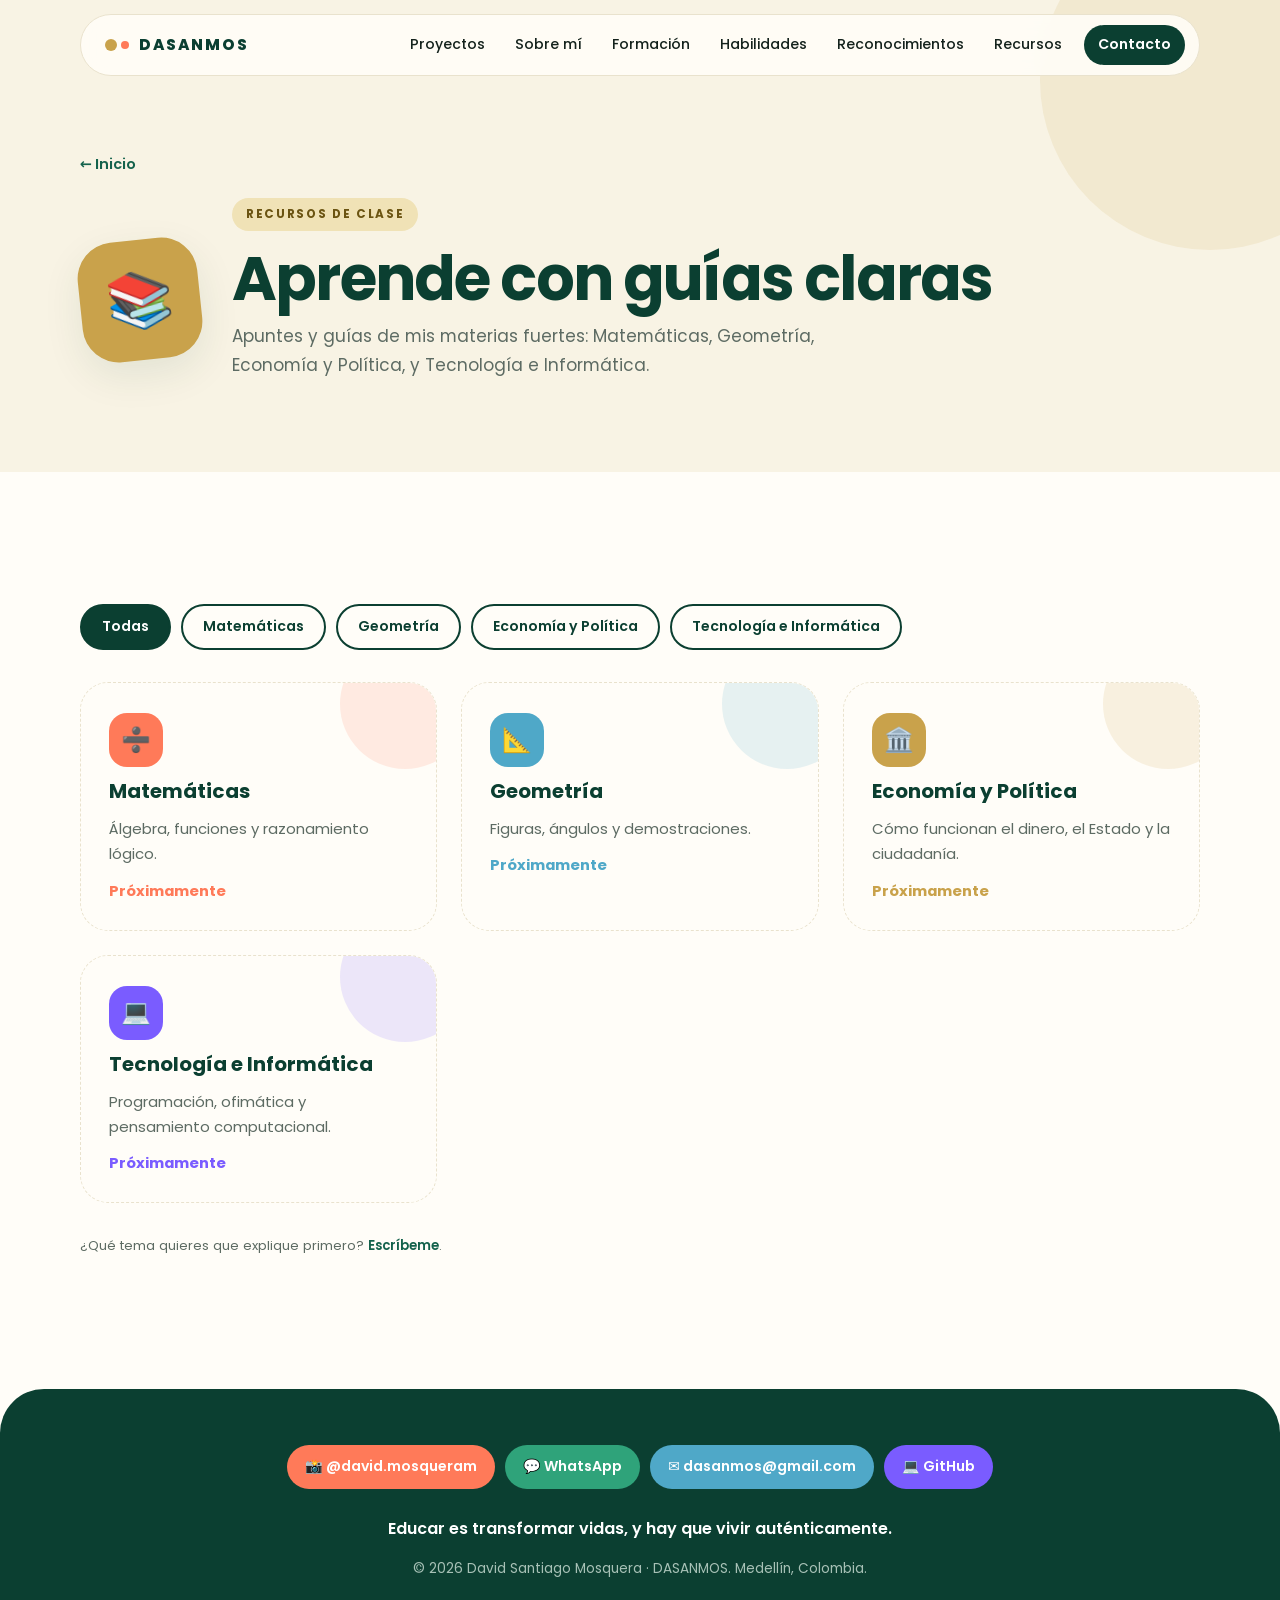
==== recursos.html @ cb939f87 "Rediseño del sitio: nuevo estilo, datos de la hoja de vida, contacto y páginas por proyecto - Nuevo " ====
<!DOCTYPE html>
<html lang="es">
<head>
  <meta charset="UTF-8">
  <meta name="viewport" content="width=device-width, initial-scale=1">
  <title>Recursos de clase · DASANMOS</title>
  <meta name="description" content="Apuntes y guías de Matemáticas, Geometría, Economía y Política, y Tecnología e Informática.">
  <meta property="og:title" content="Recursos de clase · DASANMOS">
  <meta property="og:description" content="Apuntes y guías de Matemáticas, Geometría, Economía y Política, y Tecnología e Informática.">
  <meta property="og:type" content="website">
  <meta property="og:image" content="https://dasanmos.github.io/images/santi.jpg">
  <link rel="icon" href="images/favicon.svg" type="image/svg+xml">
  <link rel="preconnect" href="https://fonts.googleapis.com">
  <link rel="preconnect" href="https://fonts.gstatic.com" crossorigin>
  <link href="https://fonts.googleapis.com/css2?family=Poppins:wght@400;500;600;700;800&display=swap" rel="stylesheet">
  <link rel="stylesheet" href="css/styles.css">
</head>
<body>
<header class="nav" id="nav">
  <a class="brand" href="index.html"><span class="dot"></span>DASANMOS</a>
  <button class="burger" id="burger" aria-label="Abrir menú" aria-expanded="false"><span></span><span></span><span></span></button>
  <nav class="menu" id="menu">
    <a href="index.html#proyectos">Proyectos</a>
    <a href="index.html#sobre-mi">Sobre mí</a>
    <a href="index.html#formacion">Formación</a>
    <a href="index.html#habilidades">Habilidades</a>
    <a href="index.html#reconocimientos">Reconocimientos</a>
    <a href="recursos.html">Recursos</a>
    <a class="cta" href="index.html#contacto">Contacto</a>
  </nav>
</header>
<main>
<section class="phero" style="--c:var(--gold)">
  <div class="wrap">
    <a class="back" href="index.html">← Inicio</a>
    <div class="ph-grid">
      <div class="big-ico">📚</div>
      <div>
        <span class="kicker">Recursos de clase</span>
        <h1>Aprende con guías claras</h1>
        <p class="lead">Apuntes y guías de mis materias fuertes: Matemáticas, Geometría, Economía y Política, y Tecnología e Informática.</p>
      </div>
    </div>
  </div>
</section>
<section class="section">
  <div class="wrap">
    <div class="filters" id="filters"></div>
    <div class="cards" id="grid"></div>
    <p class="hint" style="margin-top:32px">¿Qué tema quieres que explique primero? <a href="index.html#contacto" style="color:var(--green2);font-weight:600">Escríbeme</a>.</p>
  </div>
</section>
</main>
<footer class="footer">
  <div class="wrap">
    <div class="socials">
      <a class="pill" style="--c:var(--coral)" href="https://www.instagram.com/david.mosqueram/" target="_blank" rel="noopener">📸 @david.mosqueram</a>
      <a class="pill" style="--c:var(--leaf)" href="https://wa.me/@david.mosqueram" target="_blank" rel="noopener">💬 WhatsApp</a>
      <a class="pill" style="--c:var(--sky)" href="mailto:dasanmos@gmail.com">✉️ dasanmos@gmail.com</a>
      <a class="pill" style="--c:var(--violet)" href="https://github.com/dasanmos" target="_blank" rel="noopener">💻 GitHub</a>
    </div>
    <q>Educar es transformar vidas, y hay que vivir auténticamente.</q>
    <p>© <span id="year">2026</span> David Santiago Mosquera · DASANMOS. Medellín, Colombia.</p>
  </div>
</footer>
<script src="js/main.js"></script>
<script src="js/recursos-data.js"></script>
<script src="js/recursos.js"></script>
</body>
</html>
---- css/styles.css ----
/* DASANMOS · estilo: hoja de vida (verde, dorado, crema) + minimalista + juvenil */
:root{
  --green:#0b3f31; --green2:#14624c; --gold:#c9a24b; --goldsoft:#f0e2b6;
  --cream:#f8f3e4; --paper:#fffdf8; --ink:#14221c; --muted:#5d6b63;
  --sky:#4fa8c8; --coral:#ff7a59; --violet:#7a5cff; --rose:#e8588d; --leaf:#2fa37a;
  --line:#e9e2cd; --r:28px; --shadow:0 14px 40px rgba(11,63,49,.09);
}
*{box-sizing:border-box;margin:0;padding:0}
html{scroll-behavior:smooth;scroll-padding-top:90px}
body{font-family:'Poppins',system-ui,sans-serif;background:var(--paper);color:var(--ink);line-height:1.7;-webkit-font-smoothing:antialiased;overflow-x:hidden}
a{color:inherit;text-decoration:none}
img{max-width:100%;display:block}
ul{list-style:none}
.wrap{width:min(1120px,90%);margin:0 auto}
.narrow{width:min(860px,90%)}

/* NAV (píldora flotante) */
.nav{position:fixed;top:14px;left:50%;transform:translateX(-50%);width:min(1120px,94%);height:62px;z-index:50;display:flex;align-items:center;justify-content:space-between;padding:0 14px 0 24px;border-radius:999px;background:rgba(255,253,248,.88);backdrop-filter:blur(14px);border:1px solid var(--line);transition:box-shadow .3s}
.nav.scrolled{box-shadow:var(--shadow)}
.brand{font-weight:800;letter-spacing:.14em;font-size:.95rem;display:flex;align-items:center;gap:10px;color:var(--green)}
.brand .dot{width:12px;height:12px;border-radius:50%;background:var(--gold);box-shadow:14px 0 0 -2px var(--coral)}
.brand .dot{margin-right:12px}
.menu{display:flex;gap:2px;align-items:center}
.menu a{padding:8px 14px;border-radius:999px;font-size:.88rem;font-weight:500;color:var(--ink);transition:.2s}
.menu a:hover{background:var(--cream)}
.menu a.cta{background:var(--green);color:#fff;font-weight:600;margin-left:6px}
.menu a.cta:hover{background:var(--green2)}
.burger{display:none;background:none;border:0;cursor:pointer;width:44px;height:44px;flex-direction:column;gap:5px;align-items:center;justify-content:center}
.burger span{width:22px;height:2px;background:var(--green);border-radius:2px}

/* BOTONES */
.btn{display:inline-flex;align-items:center;gap:8px;padding:14px 28px;border-radius:999px;background:var(--green);color:#fff;font:inherit;font-weight:600;border:2px solid var(--green);cursor:pointer;transition:.25s}
.btn:hover{background:var(--green2);border-color:var(--green2);transform:translateY(-3px)}
.btn.ghost{background:transparent;color:var(--green)}
.btn.ghost:hover{background:var(--green);color:#fff}
.btn.gold{background:var(--gold);border-color:var(--gold);color:var(--green)}
.btn.gold:hover{background:#d9b45e;border-color:#d9b45e}

/* HERO */
.hero{padding:140px 0 90px;position:relative;overflow:hidden;background:var(--cream)}
.hero::before,.hero::after{content:"";position:absolute;border-radius:50%;z-index:0}
.hero::before{width:380px;height:380px;background:var(--goldsoft);top:-120px;left:-120px}
.hero::after{width:260px;height:260px;background:#d8efe4;bottom:-90px;right:30%}
.hero-grid{position:relative;z-index:1;display:grid;grid-template-columns:1.15fr .85fr;gap:56px;align-items:center}
.eyebrow{display:inline-block;background:#fff;border:1px solid var(--line);border-radius:999px;padding:7px 16px;font-size:.8rem;font-weight:600;color:var(--green2);margin-bottom:22px}
.slides{display:grid}
.slide{grid-area:1/1;opacity:0;visibility:hidden;transform:translateY(16px);transition:opacity .7s,transform .7s,visibility .7s}
.slide.active{opacity:1;visibility:visible;transform:none}
.slide h1{font-size:clamp(2.4rem,5.6vw,4.4rem);line-height:1.05;font-weight:800;letter-spacing:-.035em;color:var(--green);margin-bottom:20px}
.hl{background:linear-gradient(transparent 62%,var(--goldsoft) 0)}
.slide p{font-size:1.1rem;color:var(--muted);max-width:50ch;margin-bottom:28px}
.cui{display:flex;align-items:center;gap:14px;margin:30px 0 26px}
.arrow{width:42px;height:42px;border-radius:50%;border:2px solid var(--green);background:transparent;color:var(--green);cursor:pointer;font-size:.95rem;transition:.2s}
.arrow:hover{background:var(--green);color:#fff}
.dots{display:flex;gap:8px}
.dots button{width:10px;height:10px;border-radius:50%;border:0;background:#cfc7ad;cursor:pointer;transition:.25s}
.dots button.on{background:var(--coral);width:28px;border-radius:99px}
.socials{display:flex;flex-wrap:wrap;gap:10px}
.pill{display:inline-flex;align-items:center;gap:8px;padding:10px 18px;border-radius:999px;background:var(--c,var(--green));color:#fff;font-size:.88rem;font-weight:600;transition:.25s}
.pill:hover{transform:translateY(-3px) rotate(-1.5deg)}
.hero-photo{position:relative;max-width:420px;margin-inline:auto;width:100%}
.hero-photo::before{content:"";position:absolute;inset:-4% 6% 8% -6%;background:var(--coral);border-radius:46% 54% 50% 50%/55% 45% 55% 45%;transform:rotate(-8deg)}
.hero-photo::after{content:"";position:absolute;width:90px;height:90px;border-radius:50%;background:var(--sky);top:-18px;right:-10px}
.hero-photo img{position:relative;z-index:1;width:100%;aspect-ratio:1;object-fit:cover;object-position:center 22%;border-radius:44% 56% 52% 48%/50% 46% 54% 50%;border:6px solid var(--gold);background:#fff}
.sticker{position:absolute;z-index:2;right:-8px;bottom:22px;background:var(--gold);color:var(--green);padding:10px 20px;border-radius:999px;font-weight:700;font-size:.85rem;transform:rotate(-6deg);box-shadow:var(--shadow)}

/* CIFRAS */
.strip{display:grid;grid-template-columns:repeat(5,1fr);gap:16px;margin-top:-44px;position:relative;z-index:3}
.strip div{background:#fff;border:1px solid var(--line);border-radius:24px;padding:22px 12px;text-align:center;box-shadow:var(--shadow)}
.strip b{display:block;font-size:2.2rem;font-weight:800;line-height:1.1;color:var(--c,var(--green2))}
.strip span{font-size:.8rem;color:var(--muted);line-height:1.3;display:block;margin-top:6px}

/* SECCIONES */
.section{padding:clamp(72px,11vw,132px) 0}
.soft{background:var(--cream)}
.kicker{display:inline-block;background:var(--goldsoft);color:#6b5412;font-weight:700;font-size:.74rem;letter-spacing:.14em;text-transform:uppercase;padding:6px 14px;border-radius:999px;margin-bottom:16px}
.title{font-size:clamp(2rem,4.6vw,3.4rem);line-height:1.1;font-weight:800;letter-spacing:-.03em;color:var(--green);margin-bottom:16px;max-width:20ch}
.lead{color:var(--muted);max-width:60ch;font-size:1.06rem;margin-bottom:48px}
.sub{font-size:1.15rem;font-weight:700;color:var(--green);margin:36px 0 14px}

/* TARJETAS */
.cards{display:grid;grid-template-columns:repeat(auto-fill,minmax(300px,1fr));gap:24px}
.card{--c:var(--green2);position:relative;background:#fff;border:1px solid var(--line);border-radius:var(--r);padding:30px 28px 26px;overflow:hidden;display:flex;flex-direction:column;gap:12px;box-shadow:var(--shadow);transition:transform .3s}
.card::before{content:"";position:absolute;width:130px;height:130px;border-radius:50%;background:var(--c);opacity:.14;top:-44px;right:-34px;transition:transform .4s}
.card:hover{transform:translateY(-8px) rotate(-.6deg)}
.card:hover::before{transform:scale(1.6)}
.ico{position:relative;width:54px;height:54px;border-radius:18px;background:var(--c);display:grid;place-items:center;font-size:1.5rem}
.card h3{font-size:1.25rem;line-height:1.25;color:var(--green);position:relative}
.card p{color:var(--muted);font-size:.93rem;position:relative}
.stack{display:flex;flex-wrap:wrap;gap:6px;margin-top:auto;padding-top:6px;position:relative}
.stack span{background:var(--cream);border-radius:999px;font-size:.74rem;font-weight:600;padding:3px 12px;color:var(--green)}
.more{font-weight:700;color:var(--c);font-size:.92rem;position:relative}
.card.star{grid-column:1/-1;background:var(--green);color:#fff;flex-direction:row;gap:32px;align-items:center;padding:38px}
.card.star::before{background:var(--gold);opacity:.22;width:300px;height:300px;top:-110px;right:-80px}
.card.star h3{color:#fff;font-size:1.8rem}
.card.star p{color:#cfe2d8;font-size:1rem}
.card.star .stack span{background:rgba(255,255,255,.14);color:#fff}
.card.star .more{color:var(--gold)}
.card.star .body{display:flex;flex-direction:column;gap:12px;position:relative}
.tagstar{align-self:flex-start;background:var(--gold);color:var(--green);font-weight:800;font-size:.7rem;letter-spacing:.1em;text-transform:uppercase;padding:4px 12px;border-radius:999px}

/* SOBRE MI */
.about{display:grid;grid-template-columns:1.2fr .8fr;gap:48px;align-items:start}
.about p{color:var(--muted);margin-bottom:16px}
.quote{background:var(--green);color:#fff;border-radius:var(--r);padding:30px;font-size:1.15rem;font-weight:600;line-height:1.45;position:relative}
.quote small{display:block;margin-top:12px;font-size:.8rem;font-weight:400;color:var(--goldsoft)}
.facts{display:grid;gap:12px;margin-top:20px}
.fact{background:#fff;border:1px solid var(--line);border-radius:20px;padding:14px 18px}
.fact b{display:block;font-size:.72rem;letter-spacing:.12em;text-transform:uppercase;color:var(--gold)}
.fact span{font-size:.95rem}
.chips{display:flex;flex-wrap:wrap;gap:8px}
.chips span,.chips a{background:#fff;border:1px solid var(--line);padding:6px 15px;border-radius:999px;font-size:.84rem;font-weight:500}
.chips a:hover{background:var(--green);color:#fff}
.chips.g span{background:var(--green2);color:#fff;border:0}
.chips.y span{background:var(--gold);color:var(--green);border:0;font-weight:600}

/* FORMACION / EXPERIENCIA */
.two{display:grid;grid-template-columns:1fr 1fr;gap:36px}
.col h3{font-size:1.35rem;color:var(--green);margin-bottom:18px}
.item{display:grid;grid-template-columns:14px 1fr;gap:16px;background:#fff;border:1px solid var(--line);border-radius:22px;padding:18px 22px;margin-bottom:14px;transition:.25s}
.item:hover{transform:translateX(6px)}
.item i{width:14px;height:14px;border-radius:50%;background:var(--c,var(--green2));margin-top:7px}
.item b{display:block;color:var(--green);line-height:1.35}
.item span{display:block;font-size:.88rem;color:var(--muted)}
.item em{font-style:normal;display:inline-block;margin-top:6px;font-size:.76rem;font-weight:700;background:var(--goldsoft);color:#6b5412;border-radius:99px;padding:2px 12px}

/* GRAFICOS */
.charts{display:grid;grid-template-columns:1.3fr 1fr;gap:28px;align-items:start}
.chartbox{background:#fff;border:1px solid var(--line);border-radius:var(--r);padding:28px}
.chartbox h3{font-size:1.05rem;color:var(--green);margin-bottom:6px}
.bar{display:grid;grid-template-columns:minmax(110px,200px) 1fr 34px;gap:12px;align-items:center;font-size:.84rem;margin:11px 0}
.track{height:14px;background:var(--cream);border-radius:99px;overflow:hidden}
.track i{display:block;height:100%;width:0;background:var(--c,var(--green2));border-radius:99px;transition:width 1.2s cubic-bezier(.2,.8,.2,1)}
.chartbox.in .track i{width:calc(var(--v)*1%)}
.bar b{text-align:right;color:var(--muted);font-weight:600}
.legend{display:flex;flex-wrap:wrap;gap:16px;margin-top:18px;font-size:.78rem;color:var(--muted)}
.legend i{display:inline-block;width:11px;height:11px;border-radius:50%;margin-right:6px;vertical-align:-1px}
.donut{display:grid;place-items:center;position:relative;margin:10px auto}
.donut svg{width:190px;height:190px;transform:rotate(-90deg)}
.donut circle{fill:none;stroke-width:5.2}
.donut .c{position:absolute;text-align:center;line-height:1.15}
.donut .c b{font-size:2.2rem;font-weight:800;color:var(--green)}
.donut .c span{display:block;font-size:.72rem;color:var(--muted)}

/* TRAYECTORIA */
.steps{display:grid;grid-template-columns:repeat(auto-fit,minmax(190px,1fr));gap:18px}
.step{--c:var(--green2);background:#fff;border:1px solid var(--line);border-radius:24px;padding:22px}
.step .n{width:38px;height:38px;border-radius:50%;background:var(--c);color:#fff;display:grid;place-items:center;font-weight:700;margin-bottom:12px}
.step b{display:block;color:var(--green);line-height:1.3;margin-bottom:4px}
.step span{font-size:.85rem;color:var(--muted)}

/* RECONOCIMIENTOS */
.recs{display:grid;grid-template-columns:repeat(auto-fit,minmax(240px,1fr));gap:20px}
.rec{--c:var(--gold);background:#fff;border:1px solid var(--line);border-radius:var(--r);padding:28px;position:relative;overflow:hidden}
.rec .e{font-size:2rem;display:block;margin-bottom:10px}
.rec p{font-weight:600;color:var(--green);line-height:1.45}
.rec::after{content:"";position:absolute;left:0;bottom:0;height:6px;width:100%;background:var(--c)}

/* CTA RECURSOS */
.cta-box{background:var(--green);color:#fff;border-radius:40px;padding:clamp(32px,6vw,64px);display:grid;grid-template-columns:1.3fr 1fr;gap:28px;align-items:center;position:relative;overflow:hidden}
.cta-box::before{content:"";position:absolute;width:260px;height:260px;border-radius:50%;background:var(--gold);opacity:.2;right:-70px;top:-90px}
.cta-box h2{font-size:clamp(1.8rem,4vw,2.8rem);line-height:1.1;letter-spacing:-.02em;margin-bottom:12px}
.cta-box p{color:#cfe2d8}
.cta-box .chips{position:relative}
.cta-box .chips a{background:rgba(255,255,255,.12);border-color:rgba(255,255,255,.25);color:#fff}
.cta-box .chips a:hover{background:var(--gold);color:var(--green)}

/* CONTACTO */
.contact{display:grid;grid-template-columns:1fr 1.2fr;gap:40px;align-items:start}
.contact .socials{flex-direction:column;align-items:flex-start;margin-top:22px}
.contact .pill{font-size:.95rem;padding:12px 22px}
form{display:grid;gap:16px;background:#fff;border:1px solid var(--line);border-radius:var(--r);padding:30px;box-shadow:var(--shadow)}
label{display:grid;gap:6px;font-weight:600;font-size:.88rem;color:var(--green)}
input,textarea{font:inherit;font-weight:400;color:var(--ink);padding:13px 16px;border-radius:18px;border:1.5px solid var(--line);background:var(--paper)}
input:focus,textarea:focus{outline:0;border-color:var(--green2);box-shadow:0 0 0 4px rgba(20,98,76,.14)}
.hp{position:absolute;left:-9999px}
.hint{font-size:.82rem;color:var(--muted)}
.status{font-size:.9rem;font-weight:600;color:var(--green2)}
.status.err{color:#c2412d}

/* PAGINAS DE PROYECTO / RECURSOS */
.phero{--c:var(--green2);padding:150px 0 70px;background:var(--cream);position:relative;overflow:hidden}
.phero::after{content:"";position:absolute;width:340px;height:340px;border-radius:50%;background:var(--c);opacity:.13;right:-100px;top:-90px}
.back{display:inline-block;font-weight:600;font-size:.9rem;color:var(--green2);margin-bottom:22px}
.back:hover{text-decoration:underline}
.ph-grid{display:grid;grid-template-columns:auto 1fr;gap:32px;align-items:center;position:relative;z-index:1}
.big-ico{width:120px;height:120px;border-radius:36px;background:var(--c);display:grid;place-items:center;font-size:3.4rem;transform:rotate(-6deg);box-shadow:var(--shadow)}
.phero h1{font-size:clamp(2.2rem,5vw,3.8rem);line-height:1.05;letter-spacing:-.03em;color:var(--green);margin-bottom:12px}
.phero .lead{margin-bottom:22px}
.psec{margin-bottom:44px}
.psec h2{font-size:1.5rem;color:var(--green);margin-bottom:16px}
.psec p{color:var(--muted);margin-bottom:12px}
.psec ul.ls{display:grid;gap:10px}
.psec ul.ls li{position:relative;padding-left:30px;color:var(--muted)}
.psec ul.ls li::before{content:"";position:absolute;left:0;top:.55em;width:14px;height:14px;border-radius:50%;background:var(--c,var(--green2));opacity:.85}
.psec ul.ls strong{color:var(--ink)}
.status-box{background:#fff;border:1px solid var(--line);border-left:6px solid var(--c,var(--green2));border-radius:20px;padding:18px 22px;margin-bottom:36px}
.status-box b{color:var(--green)}
.shots{display:grid;grid-template-columns:repeat(3,1fr);gap:16px;margin-bottom:44px}
.shots img{border-radius:20px;border:1px solid var(--line);box-shadow:var(--shadow);width:100%;aspect-ratio:4/3;object-fit:cover;background:#fff}
.pstats{display:grid;grid-template-columns:repeat(6,1fr);gap:12px;margin-bottom:44px}
.pstats div{background:#fff;border:1px solid var(--line);border-radius:20px;padding:16px 8px;text-align:center}
.pstats b{display:block;font-size:1.8rem;color:var(--c,var(--green2));font-weight:800;line-height:1.1}
.pstats span{font-size:.72rem;color:var(--muted);line-height:1.3;display:block;margin-top:4px}
.twol{display:grid;grid-template-columns:1fr 1fr;gap:28px}
.table-wrap{overflow-x:auto;border-radius:22px;border:1px solid var(--line);background:#fff}
table{width:100%;border-collapse:collapse;min-width:560px}
th,td{padding:14px 18px;text-align:left;border-bottom:1px solid var(--line);font-size:.9rem;vertical-align:top}
th{background:var(--green);color:#fff}
tr:last-child td{border-bottom:0}
code{background:var(--cream);padding:.1em .45em;border-radius:6px;font-size:.88em}
.filters{display:flex;flex-wrap:wrap;gap:10px;margin-bottom:32px}
.filters button{font:inherit;font-weight:600;font-size:.88rem;padding:9px 20px;border-radius:999px;border:2px solid var(--green);background:transparent;color:var(--green);cursor:pointer;transition:.2s}
.filters button.on,.filters button:hover{background:var(--green);color:#fff}
.soon{border-style:dashed;background:transparent;box-shadow:none}
.soon:hover{transform:none}

/* FOOTER */
.footer{background:var(--green);color:#cfe2d8;border-radius:44px 44px 0 0;padding:56px 0 38px;text-align:center;margin-top:0}
.footer .socials{justify-content:center;margin-bottom:26px}
.footer q{display:block;font-weight:600;color:#fff;margin-bottom:14px;quotes:none}
.footer p{font-size:.85rem;opacity:.8}

/* ANIMACION */
.reveal{opacity:0;transform:translateY(28px);transition:opacity .7s,transform .7s}
.reveal.in{opacity:1;transform:none}
@media (prefers-reduced-motion:reduce){
  *{animation:none!important;transition:none!important;scroll-behavior:auto!important}
  .reveal{opacity:1;transform:none}
  .track i{width:calc(var(--v)*1%)}
}

/* RESPONSIVE */
@media (max-width:960px){
  .hero-grid{grid-template-columns:1fr;gap:40px}
  .hero-photo{max-width:320px;order:-1}
  .strip{grid-template-columns:repeat(2,1fr);margin-top:-30px}
  .about,.two,.charts,.contact,.cta-box,.twol{grid-template-columns:1fr}
  .card.star{flex-direction:column;align-items:flex-start}
  .pstats{grid-template-columns:repeat(3,1fr)}
}
@media (max-width:760px){
  .burger{display:flex}
  .menu{position:absolute;top:70px;left:0;right:0;background:#fff;border:1px solid var(--line);border-radius:28px;flex-direction:column;align-items:stretch;padding:12px;box-shadow:var(--shadow);transform:translateY(-12px) scale(.98);opacity:0;visibility:hidden;transition:.25s}
  .menu.open{transform:none;opacity:1;visibility:visible}
  .menu a{padding:13px 16px}
  .menu a.cta{margin:6px 0 0;text-align:center}
  .ph-grid{grid-template-columns:1fr}
  .big-ico{width:92px;height:92px;font-size:2.6rem}
  .shots{grid-template-columns:1fr}
  .bar{grid-template-columns:1fr 34px}
  .bar>span{grid-column:1/-1}
  .arrow{width:38px;height:38px}
}
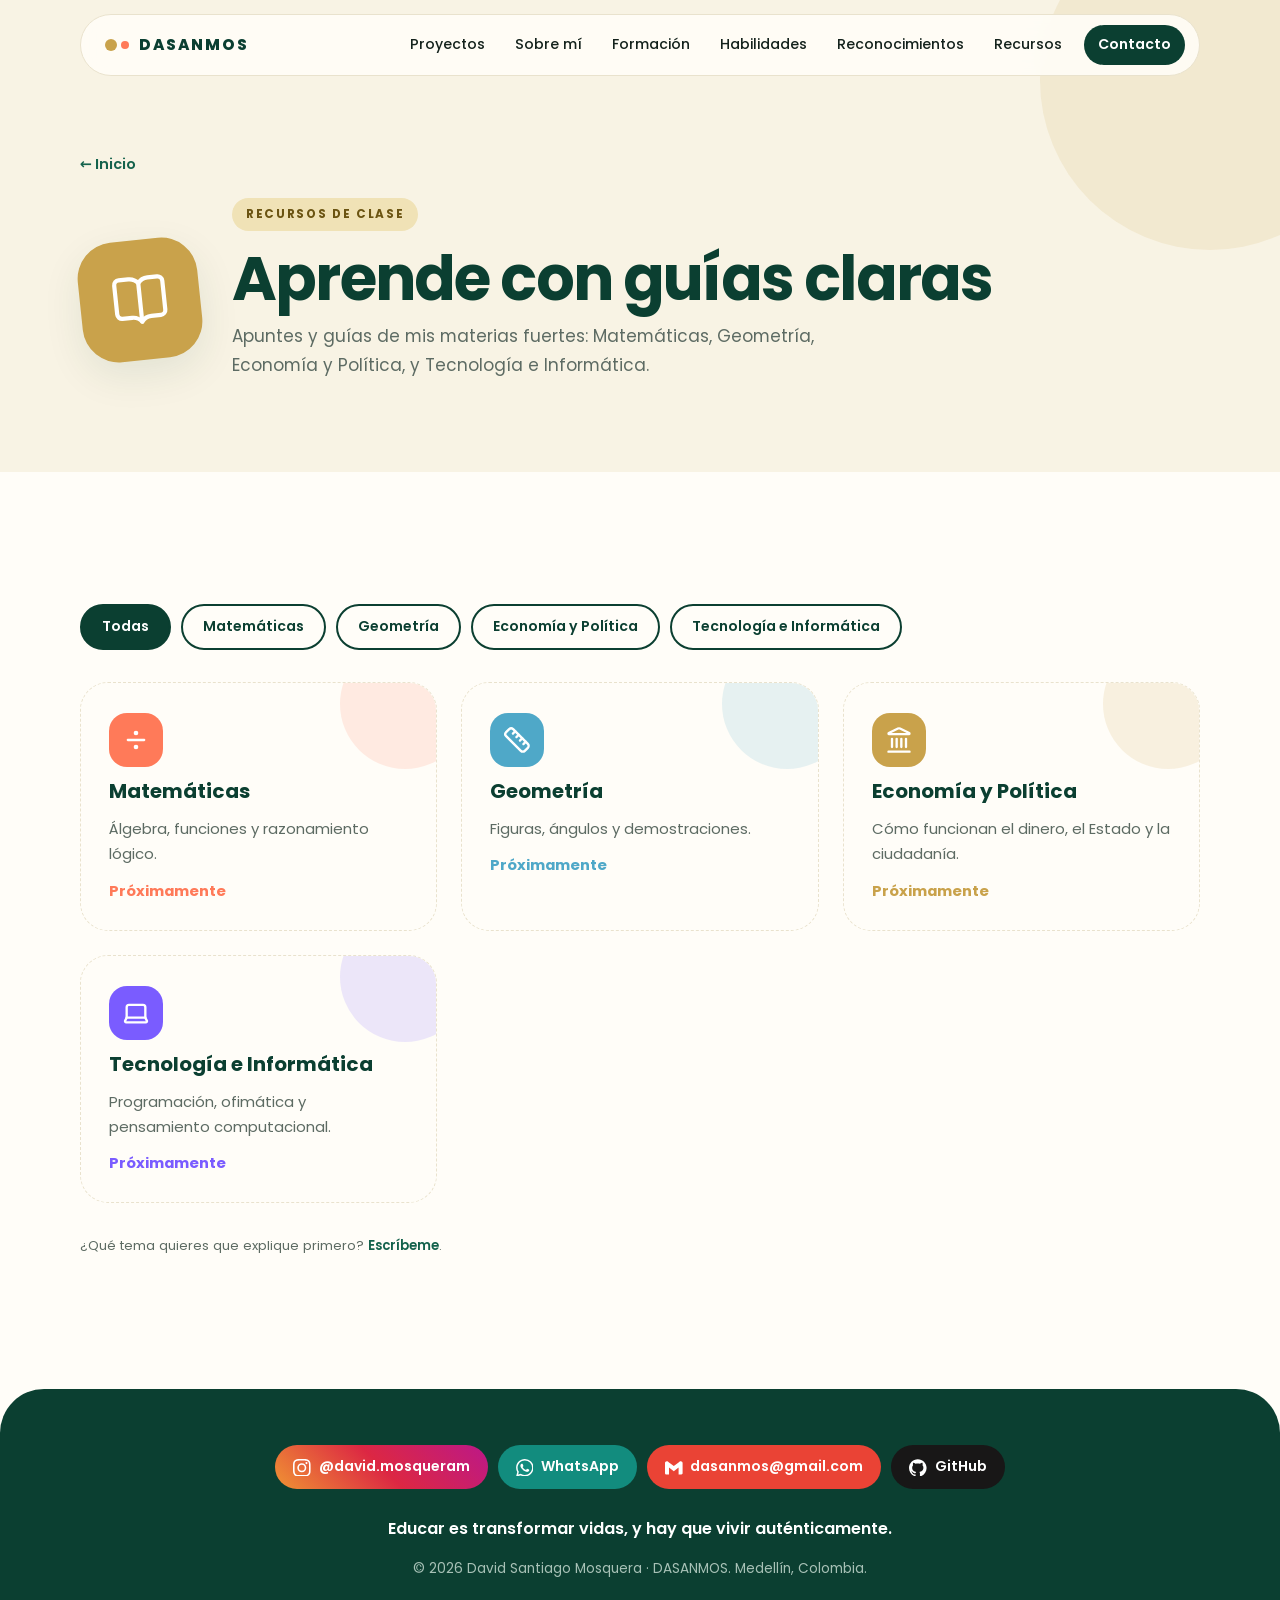
==== commit cbb70573: "Iconos reales: logos de marca y iconos de línea en todo el sitio - Logos de tecnologías (PHP, MySQL," ====
--- a/recursos.html
+++ b/recursos.html
@@ -34,7 +34,7 @@
   <div class="wrap">
     <a class="back" href="index.html">← Inicio</a>
     <div class="ph-grid">
-      <div class="big-ico">📚</div>
+      <div class="big-ico"><svg class="i" viewBox="0 0 24 24" fill="none" stroke="currentColor" stroke-width="2" stroke-linecap="round" stroke-linejoin="round" aria-hidden="true"><path d="M12 5v16" /> <path d="M20.001 19A2 2 0 0022 17V5a2 2 0 00-1.999-2L16 3.002A5 5 0 0012 5a5 5 0 00-4-2H4a2 2 0 00-2 2v12a2 2 0 001.999 2H8a5 5 0 014 2 5 5 0 014-2z" /></svg></div>
       <div>
         <span class="kicker">Recursos de clase</span>
         <h1>Aprende con guías claras</h1>
@@ -54,10 +54,10 @@
 <footer class="footer">
   <div class="wrap">
     <div class="socials">
-      <a class="pill" style="--c:var(--coral)" href="https://www.instagram.com/david.mosqueram/" target="_blank" rel="noopener">📸 @david.mosqueram</a>
-      <a class="pill" style="--c:var(--leaf)" href="https://wa.me/@david.mosqueram" target="_blank" rel="noopener">💬 WhatsApp</a>
-      <a class="pill" style="--c:var(--sky)" href="mailto:dasanmos@gmail.com">✉️ dasanmos@gmail.com</a>
-      <a class="pill" style="--c:var(--violet)" href="https://github.com/dasanmos" target="_blank" rel="noopener">💻 GitHub</a>
+      <a class="pill" style="--c:linear-gradient(45deg,#f09433,#dc2743,#bc1888)" href="https://www.instagram.com/david.mosqueram/" target="_blank" rel="noopener"><svg class="i" viewBox="0 0 24 24" fill="currentColor" aria-hidden="true"><path d="M7.0301.084c-1.2768.0602-2.1487.264-2.911.5634-.7888.3075-1.4575.72-2.1228 1.3877-.6652.6677-1.075 1.3368-1.3802 2.127-.2954.7638-.4956 1.6365-.552 2.914-.0564 1.2775-.0689 1.6882-.0626 4.947.0062 3.2586.0206 3.6671.0825 4.9473.061 1.2765.264 2.1482.5635 2.9107.308.7889.72 1.4573 1.388 2.1228.6679.6655 1.3365 1.0743 2.1285 1.38.7632.295 1.6361.4961 2.9134.552 1.2773.056 1.6884.069 4.9462.0627 3.2578-.0062 3.668-.0207 4.9478-.0814 1.28-.0607 2.147-.2652 2.9098-.5633.7889-.3086 1.4578-.72 2.1228-1.3881.665-.6682 1.0745-1.3378 1.3795-2.1284.2957-.7632.4966-1.636.552-2.9124.056-1.2809.0692-1.6898.063-4.948-.0063-3.2583-.021-3.6668-.0817-4.9465-.0607-1.2797-.264-2.1487-.5633-2.9117-.3084-.7889-.72-1.4568-1.3876-2.1228C21.2982 1.33 20.628.9208 19.8378.6165 19.074.321 18.2017.1197 16.9244.0645 15.6471.0093 15.236-.005 11.977.0014 8.718.0076 8.31.0215 7.0301.0839m.1402 21.6932c-1.17-.0509-1.8053-.2453-2.2287-.408-.5606-.216-.96-.4771-1.3819-.895-.422-.4178-.6811-.8186-.9-1.378-.1644-.4234-.3624-1.058-.4171-2.228-.0595-1.2645-.072-1.6442-.079-4.848-.007-3.2037.0053-3.583.0607-4.848.05-1.169.2456-1.805.408-2.2282.216-.5613.4762-.96.895-1.3816.4188-.4217.8184-.6814 1.3783-.9003.423-.1651 1.0575-.3614 2.227-.4171 1.2655-.06 1.6447-.072 4.848-.079 3.2033-.007 3.5835.005 4.8495.0608 1.169.0508 1.8053.2445 2.228.408.5608.216.96.4754 1.3816.895.4217.4194.6816.8176.9005 1.3787.1653.4217.3617 1.056.4169 2.2263.0602 1.2655.0739 1.645.0796 4.848.0058 3.203-.0055 3.5834-.061 4.848-.051 1.17-.245 1.8055-.408 2.2294-.216.5604-.4763.96-.8954 1.3814-.419.4215-.8181.6811-1.3783.9-.4224.1649-1.0577.3617-2.2262.4174-1.2656.0595-1.6448.072-4.8493.079-3.2045.007-3.5825-.006-4.848-.0608M16.953 5.5864A1.44 1.44 0 1 0 18.39 4.144a1.44 1.44 0 0 0-1.437 1.4424M5.8385 12.012c.0067 3.4032 2.7706 6.1557 6.173 6.1493 3.4026-.0065 6.157-2.7701 6.1506-6.1733-.0065-3.4032-2.771-6.1565-6.174-6.1498-3.403.0067-6.156 2.771-6.1496 6.1738M8 12.0077a4 4 0 1 1 4.008 3.9921A3.9996 3.9996 0 0 1 8 12.0077"/></svg> @david.mosqueram</a>
+      <a class="pill" style="--c:#128C7E" href="https://wa.me/@david.mosqueram" target="_blank" rel="noopener"><svg class="i" viewBox="0 0 24 24" fill="currentColor" aria-hidden="true"><path d="M17.472 14.382c-.297-.149-1.758-.867-2.03-.967-.273-.099-.471-.148-.67.15-.197.297-.767.966-.94 1.164-.173.199-.347.223-.644.075-.297-.15-1.255-.463-2.39-1.475-.883-.788-1.48-1.761-1.653-2.059-.173-.297-.018-.458.13-.606.134-.133.298-.347.446-.52.149-.174.198-.298.298-.497.099-.198.05-.371-.025-.52-.075-.149-.669-1.612-.916-2.207-.242-.579-.487-.5-.669-.51-.173-.008-.371-.01-.57-.01-.198 0-.52.074-.792.372-.272.297-1.04 1.016-1.04 2.479 0 1.462 1.065 2.875 1.213 3.074.149.198 2.096 3.2 5.077 4.487.709.306 1.262.489 1.694.625.712.227 1.36.195 1.871.118.571-.085 1.758-.719 2.006-1.413.248-.694.248-1.289.173-1.413-.074-.124-.272-.198-.57-.347m-5.421 7.403h-.004a9.87 9.87 0 01-5.031-1.378l-.361-.214-3.741.982.998-3.648-.235-.374a9.86 9.86 0 01-1.51-5.26c.001-5.45 4.436-9.884 9.888-9.884 2.64 0 5.122 1.03 6.988 2.898a9.825 9.825 0 012.893 6.994c-.003 5.45-4.437 9.884-9.885 9.884m8.413-18.297A11.815 11.815 0 0012.05 0C5.495 0 .16 5.335.157 11.892c0 2.096.547 4.142 1.588 5.945L.057 24l6.305-1.654a11.882 11.882 0 005.683 1.448h.005c6.554 0 11.89-5.335 11.893-11.893a11.821 11.821 0 00-3.48-8.413Z"/></svg> WhatsApp</a>
+      <a class="pill" style="--c:#EA4335" href="mailto:dasanmos@gmail.com"><svg class="i" viewBox="0 0 24 24" fill="currentColor" aria-hidden="true"><path d="M24 5.457v13.909c0 .904-.732 1.636-1.636 1.636h-3.819V11.73L12 16.64l-6.545-4.91v9.273H1.636A1.636 1.636 0 0 1 0 19.366V5.457c0-2.023 2.309-3.178 3.927-1.964L5.455 4.64 12 9.548l6.545-4.91 1.528-1.145C21.69 2.28 24 3.434 24 5.457z"/></svg> dasanmos@gmail.com</a>
+      <a class="pill" style="--c:#181717" href="https://github.com/dasanmos" target="_blank" rel="noopener"><svg class="i" viewBox="0 0 24 24" fill="currentColor" aria-hidden="true"><path d="M12 .297c-6.63 0-12 5.373-12 12 0 5.303 3.438 9.8 8.205 11.385.6.113.82-.258.82-.577 0-.285-.01-1.04-.015-2.04-3.338.724-4.042-1.61-4.042-1.61C4.422 18.07 3.633 17.7 3.633 17.7c-1.087-.744.084-.729.084-.729 1.205.084 1.838 1.236 1.838 1.236 1.07 1.835 2.809 1.305 3.495.998.108-.776.417-1.305.76-1.605-2.665-.3-5.466-1.332-5.466-5.93 0-1.31.465-2.38 1.235-3.22-.135-.303-.54-1.523.105-3.176 0 0 1.005-.322 3.3 1.23.96-.267 1.98-.399 3-.405 1.02.006 2.04.138 3 .405 2.28-1.552 3.285-1.23 3.285-1.23.645 1.653.24 2.873.12 3.176.765.84 1.23 1.91 1.23 3.22 0 4.61-2.805 5.625-5.475 5.92.42.36.81 1.096.81 2.22 0 1.606-.015 2.896-.015 3.286 0 .315.21.69.825.57C20.565 22.092 24 17.592 24 12.297c0-6.627-5.373-12-12-12"/></svg> GitHub</a>
     </div>
     <q>Educar es transformar vidas, y hay que vivir auténticamente.</q>
     <p>© <span id="year">2026</span> David Santiago Mosquera · DASANMOS. Medellín, Colombia.</p>
--- a/css/styles.css
+++ b/css/styles.css
@@ -252,3 +252,32 @@
   .bar>span{grid-column:1/-1}
   .arrow{width:38px;height:38px}
 }
+
+/* ICONOS */
+.i{width:1.15em;height:1.15em;flex:none;vertical-align:-.2em}
+.i.b{color:var(--b)}
+.card.star .i.b,.chips.g .i.b,.chips.y .i.b,.cta-box .i.b,.pill .i.b{color:currentColor}
+.chips span,.chips a,.stack span{display:inline-flex;align-items:center;gap:.45em}
+.chips span .i,.chips a .i,.stack span .i{width:1.1em;height:1.1em;vertical-align:0}
+.bar .lbl{display:inline-flex;align-items:center;gap:.55em}
+.bar .lbl .i{width:1.25em;height:1.25em;vertical-align:0}
+.ico .i{width:28px;height:28px;color:#fff}
+.big-ico .i{width:58px;height:58px;color:#fff;stroke-width:1.75}
+.rec .e .i{width:36px;height:36px;color:var(--c)}
+.step b .i,.sub .i,.col h3 .i,.panel h3 .i,.psec h2 .i{color:var(--gold);width:1.1em;height:1.1em;margin-right:.1em}
+.step b{display:flex;align-items:center;gap:.5em}
+.pill .i{width:1.25em;height:1.25em;vertical-align:-.25em}
+.pill{gap:.55em}
+.sticker .i{width:1.1em;height:1.1em;vertical-align:-.2em;color:var(--green)}
+.arrow{display:grid;place-items:center}
+.arrow .i{width:1.3em;height:1.3em}
+.btn .i{width:1.15em;height:1.15em}
+.links a .i,.psec .btn .i{margin-right:.2em}
+.fact b{display:flex;align-items:center;gap:.5em}
+.fact b .i{width:1.2em;height:1.2em;color:var(--gold)}
+.more .i{width:1em;height:1em}
+.i.w{width:1.9em;height:1.19em}
+.chips span .i.w,.chips a .i.w,.stack span .i.w{width:1.9em;height:1.19em}
+.bar .lbl .i.w{width:2em;height:1.25em}
+.card.star h3{display:flex;align-items:center;gap:.4em}
+.card.star h3 .i{color:var(--gold);fill:var(--gold);width:1em;height:1em}
